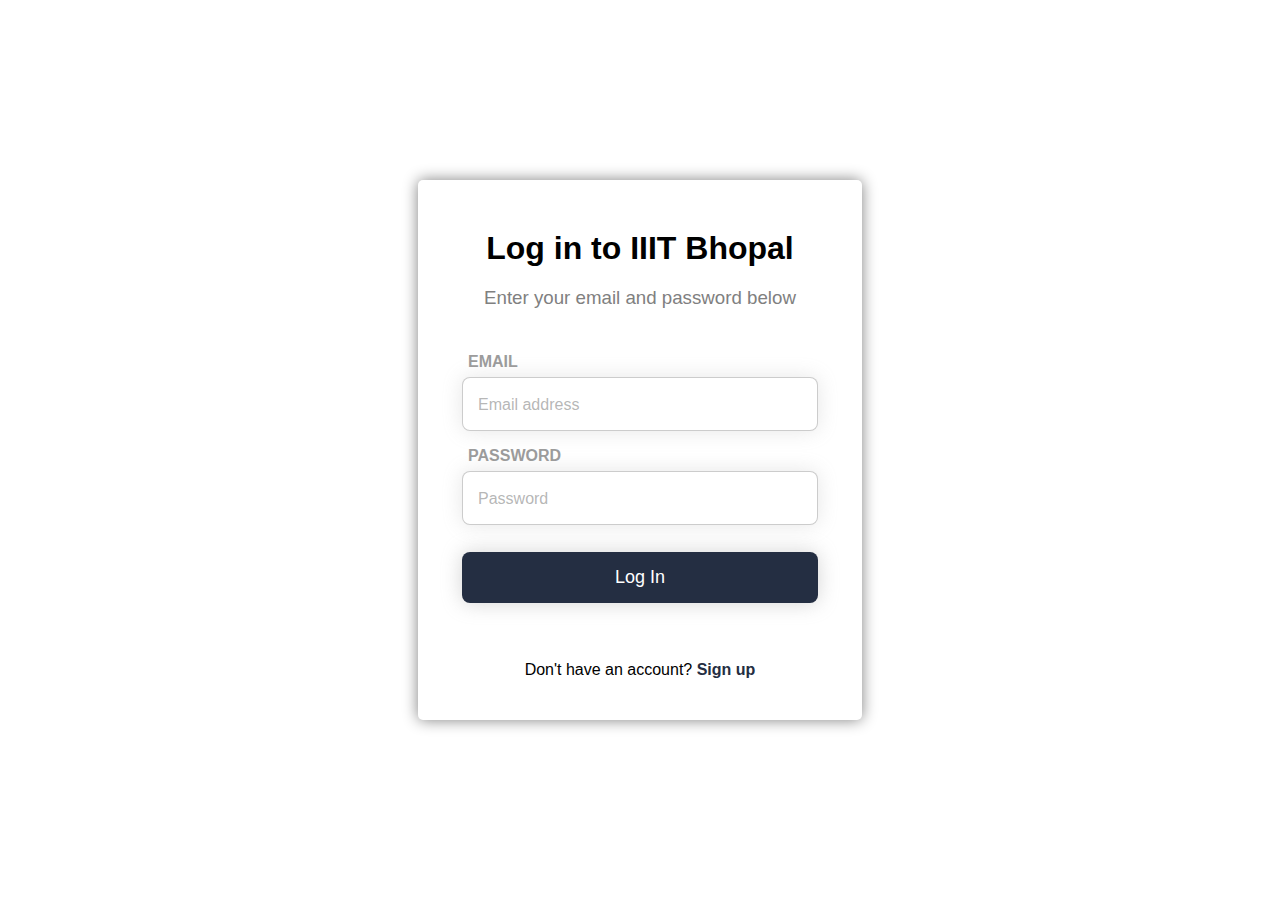
==== index.html @ 05315823 "login page addition" ====
<!DOCTYPE html>
<html lang="en">
  <head>
    <meta charset="UTF-8" />
    <meta http-equiv="X-UA-Compatible" content="IE=edge" />
    <meta name="viewport" content="width=device-width, initial-scale=1.0" />
    <title>Flipping</title>
    <link rel="stylesheet" href="style.css" />
  </head>
  <body>
    <!--_____________ This is login page___________________________ -->

    <div class="card" id="card">
      <img
        class="logo"
        src="https://ecampus.iiitbhopal.ac.in/image/logo-removebg.png"
        alt=""
      />
      <h1>Log in to IIIT Bhopal</h1>
      <h3>Enter your email and password below</h3>
      <br />
      <div class="single-line">
        <p class="legend-heading" for="name">Email</p>
        <input type="text" name="name" id="name" placeholder="Email address" />
      </div>
      <div class="single-line">
        <p class="legend-heading" for="password">Password</p>
        <input
          type="text"
          name="password"
          id="password"
          placeholder="Password"
        />
      </div>
      <input type="submit" value="Log In" class="submit" />
      <p class="sign-up">
        Don't have an account? <a onclick="flip()">Sign up</a>
      </p>
    </div>

    <!--_______________________________________ till here_______________________________________ -->

    <!-- ___________________________This is sign up page___________________________ -->

    <div class="card createAccount" id="card2">
      <div class="shine"></div>
      <h1>Create Account</h1>
      <br />
      <div class="single-line">
        <p class="legend-heading" for="name">Name</p>
        <input type="text" name="name" id="name" />
      </div>
      <div class="single-line">
        <p class="legend-heading" for="emailId">Email ID</p>
        <input type="text" name="emailId" id="emailId" />
      </div>

      <div class="single-line">
        <p class="legend-heading" for="username">Username</p>
        <input type="text" name="username" id="username" />
      </div>

      <div class="single-line">
        <p class="legend-heading" for="password">Password</p>
        <input type="text" name="password" id="password" />
      </div>

      <input type="submit" value="Create Account" class="submit" />
      <p class="sign-up">
        Already have an account? <a onclick="flipBack()">Sign in</a>
      </p>
    </div>

    <!--_______________________________________ till here_______________________________________ -->

    <script src="main.js"></script>
  </body>
</html>
---- style.css ----
* {
  padding: 0;
  margin: 0;
  box-sizing: border-box;
  font-family: Arial, Helvetica, sans-serif;
}

html,
body {
  width: 100vw;
  height: 100vh;
  overflow: hidden;
}

:root {
  --fav-color: #000;
  --accent-color: rgb(36, 46, 66);
}

body {
  background: white;
  color: var(--fav-color);
  display: flex;
  justify-content: center;
  align-items: center;
  perspective: 700px;
}

.legend-heading {
  color: rgb(156, 156, 156);
  text-transform: uppercase;
  font-weight: bold;
  padding: 6px;
}

.card {
  transform-style: preserve-3d;
  position: absolute;
  width: 50ch;
  height: 60%;
  background-color: white;
  background-position: top right;
  background-size: 500%;
  display: flex;
  box-shadow: 0 0 15px grey;
  align-items: center;
  flex-direction: column;
  border-radius: 5px;
  transition: background 0.2s, transform 0.5s linear;
  overflow: hidden;
}

.logo {
  width: 20%;
  margin: 10px;
}

.card h1 {
  padding: 30px 0 0 0;
  color: var(--fav-color);
  font-weight: bolder;
}

.card h3 {
  color: grey;
  font-weight: lighter;
  margin: 20px;
}

.single-line {
  display: inline;
  flex-direction: column;

  width: 80%;
}

.card .submit {
  color: var(--fav-color);

  font-size: 18px;
  text-decoration: none;
  border: none;
  padding: 9px;
  transition: 0.2s 0s background, 0.3s 0.1s color;
  background-color: var(--accent-color);
  color: white;
  border-radius: 8px;
  padding: 15px 0;
  margin: 17px;
  box-shadow: 0 0 20px rgba(153, 153, 153, 0.424);
}

.createAccount {
  transition: transform 2s, background 0.2s;
  transform: rotateY(90deg);
  position: absolute;
  display: none;
}

@keyframes animate {
  0% {
    transform: rotateY(270deg);
  }
  100% {
    transform: rotateY(360deg);
  }
}

@keyframes animate2 {
  0% {
    transform: rotateY(0deg);
  }
  100% {
    transform: rotateY(90deg);
  }
}

::placeholder {
  color: rgba(134, 134, 134, 0.609);
  font-size: 16px;
}

.card input {
  width: 80%;
  border-radius: 8px;
  padding: 1ch 0;
}

.single-line input {
  width: 100%;
  border: rgba(167, 167, 167, 0.582) 1px solid;
  padding: 15px;
  margin-bottom: 10px;
  box-shadow: 0 0 20px rgba(153, 153, 153, 0.246);
  font-size: 1.14em;
}

.sign-up {
  margin: auto;
}

a {
  text-decoration: none;
  font-weight: bolder;
  color: var(--accent-color);
  cursor: pointer;
}

input:focus {
  border: var(--accent-color) 3px solid;
  outline: none;
}
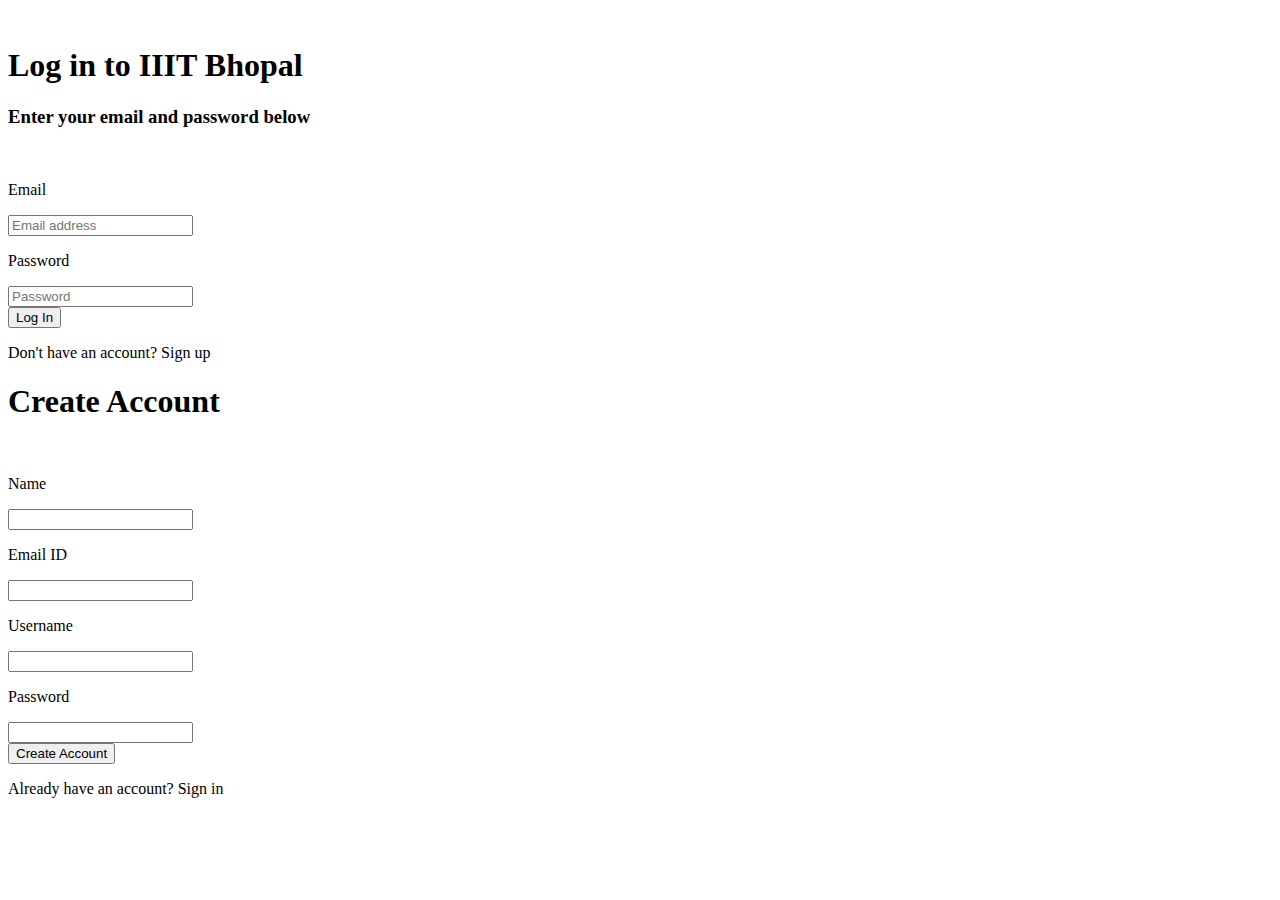
==== commit e13c0df8: "index.html in root folder bcoz github has its limitations" ====
--- a/index.html
+++ b/index.html
@@ -5,7 +5,7 @@
     <meta http-equiv="X-UA-Compatible" content="IE=edge" />
     <meta name="viewport" content="width=device-width, initial-scale=1.0" />
     <title>Flipping</title>
-    <link rel="stylesheet" href="style.css" />
+    <link rel="stylesheet" href="./public/css/style.css"/>
   </head>
   <body>
     <!--_____________ This is login page___________________________ -->
@@ -32,7 +32,7 @@
           placeholder="Password"
         />
       </div>
-      <input type="submit" value="Log In" class="submit" />
+      <input type="submit" value="Log In" class="submit" onclick="window.location.href='./public/pages/dashboard.html'" />
       <p class="sign-up">
         Don't have an account? <a onclick="flip()">Sign up</a>
       </p>
@@ -73,6 +73,6 @@
 
     <!--_______________________________________ till here_______________________________________ -->
 
-    <script src="main.js"></script>
+    <script src="./public/js/main.js"></script>
   </body>
 </html>
